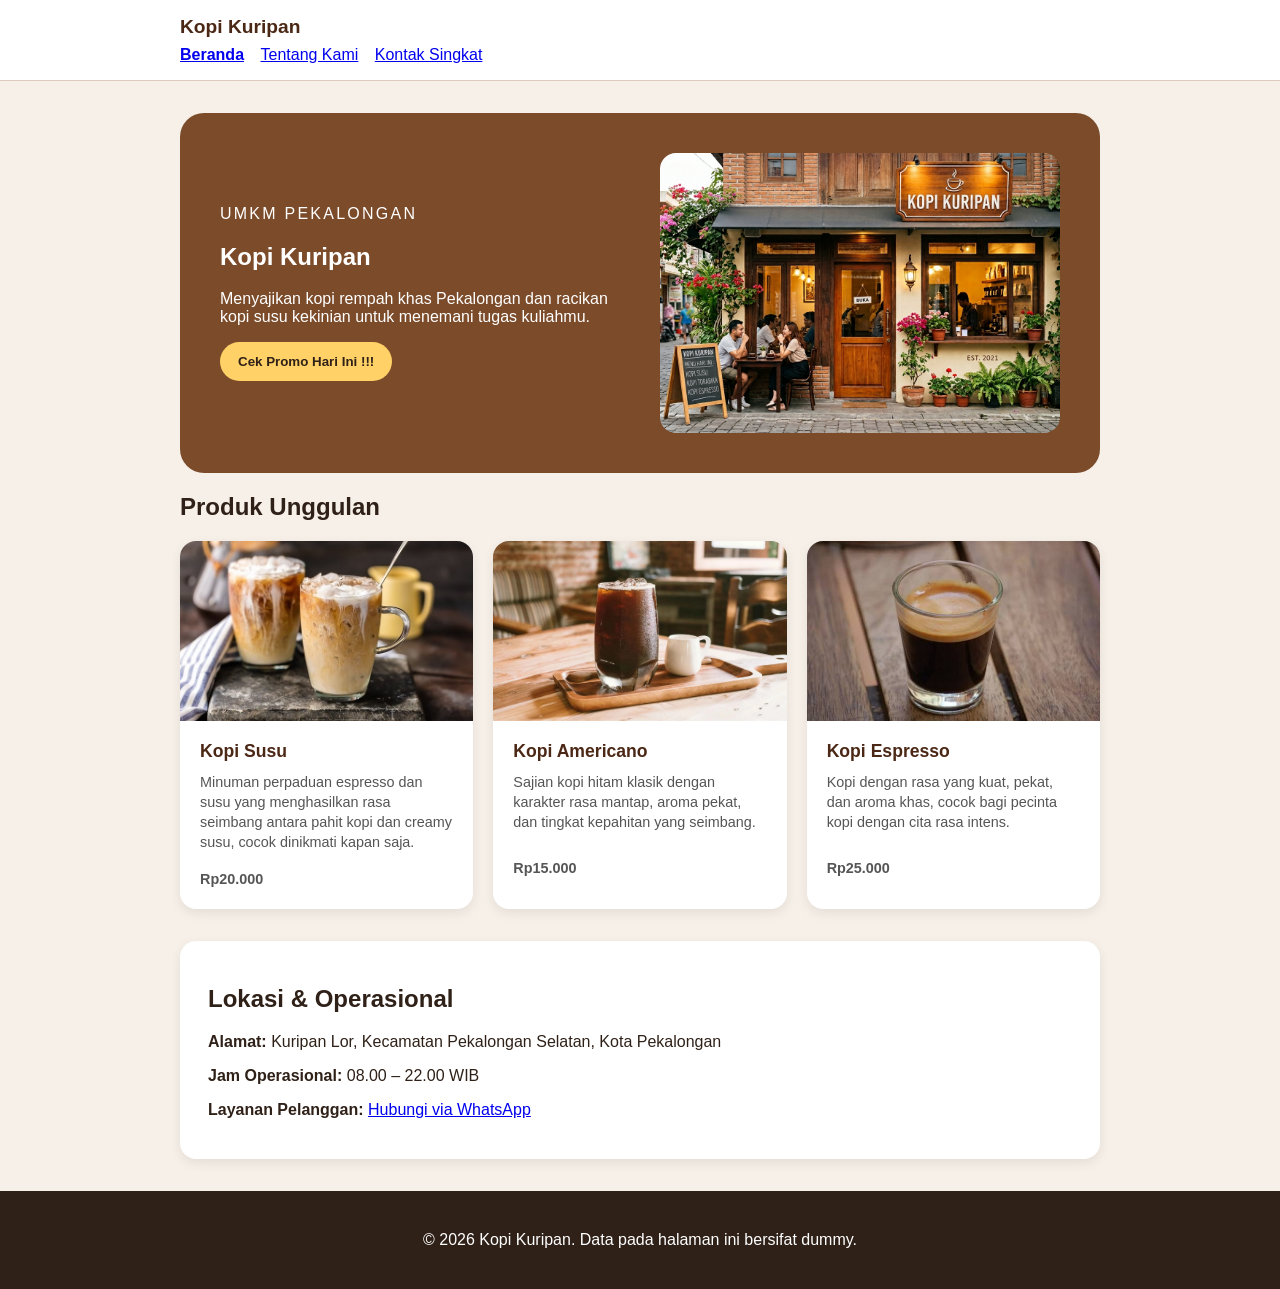
==== index.html @ 79895234 "refactor: merapikan struktur HTML dan mengoptimalkan CSS" ====
<!doctype html>
<html lang="id">
  <head>
    <meta charset="utf-8" />
    <meta name="viewport" content="width=device-width, initial-scale=1" />
    <title>Kopi Kuripan - UMKM Pekalongan</title>
    <link rel="stylesheet" href="css/style.css" />
  </head>
  <body>
    <a class="skip-link" href="#konten">Lewati ke konten utama</a>

    <header class="site-header">
      <nav class="nav" aria-label="Navigasi utama">
        <a class="brand" href="index.html">Kopi Kuripan</a>
        <ul>
          <li><a aria-current="page" href="index.html">Beranda</a></li>
          <li><a href="tentang.html">Tentang Kami</a></li>
          <li><a href="#lokasi-title">Kontak Singkat</a></li>
        </ul>
      </nav>
    </header>

    <main id="konten" class="page">
      <section class="hero" aria-labelledby="hero-title">
        <div class="hero-content">
          <p class="eyebrow">UMKM Pekalongan</p>
          <h1 id="hero-title">Kopi Kuripan</h1>
          <p>
            Menyajikan kopi rempah khas Pekalongan dan racikan kopi susu
            kekinian untuk menemani tugas kuliahmu.
          </p>
          <button id="promoButton" type="button">
            Cek Promo Hari Ini !!!
          </button>
        </div>
        <img src="assets/images/cafe-kuripan.jpg" alt="Kedai Kopi Kuripan Pekalongan" />
      </section>

      <section aria-labelledby="produk-title">
        <h2 id="produk-title">Produk Unggulan</h2>

        <div class="product-list">
          <article class="product-card">
            <img src="assets/images/kopi-susu.jpeg" alt="Kopi Susu" />
            <div class="product-content">
              <h3>Kopi Susu</h3>
              <p>
                Minuman perpaduan espresso dan susu yang menghasilkan rasa
                seimbang antara pahit kopi dan creamy susu, cocok dinikmati
                kapan saja.
              </p>
              <p class="price">Rp20.000</p>
            </div>
          </article>

          <article class="product-card">
            <img src="assets/images/kopi-americano.jpeg" alt="Kopi Americano" />
            <div class="product-content">
              <h3>Kopi Americano</h3>
              <p>
                Sajian kopi hitam klasik dengan karakter rasa mantap, aroma pekat, dan tingkat kepahitan yang seimbang.
              </p>
              <p class="price">Rp15.000</p>
            </div>
          </article>

          <article class="product-card">
            <img src="assets/images/kopi-espresso.jpeg" alt="Kopi Espresso" />
            <div class="product-content">
              <h3>Kopi Espresso</h3>
              <p>
                Kopi dengan rasa yang kuat, pekat, dan aroma khas, cocok bagi
                pecinta kopi dengan cita rasa intens.
              </p>
              <p class="price">Rp25.000</p>
            </div>
          </article>
        </div>
      </section>

      <section class="info-section" aria-labelledby="lokasi-title">
        <h2 id="lokasi-title">Lokasi & Operasional</h2>

        <div class="info-content">
          <p><strong>Alamat:</strong> Kuripan Lor, Kecamatan Pekalongan Selatan, Kota Pekalongan</p>
          <p><strong>Jam Operasional:</strong> 08.00 – 22.00 WIB</p>
          <p>
            <strong>Layanan Pelanggan:</strong>
            <a href="https://wa.me/6282225196199" target="_blank" rel="noopener">Hubungi via WhatsApp</a>
          </p>
        </div>
      </section>
    </main>

    <footer class="site-footer">
      <p>&copy; 2026 Kopi Kuripan. Data pada halaman ini bersifat dummy.</p>
    </footer>

    <script src="js/script.js"></script>
  </body>
</html>
---- css/style.css ----
body {
  margin: 0;
  color: #2f2118;
  background: #f6f0e8;
  font-family: Arial, sans-serif;
}

.navbar {
  display: flex;
  justify-content: space-between;
  align-items: center;
  padding: 1rem 2rem;
  background-color: #f6f0e8; /* Warna latar krem */
  border-bottom: 1px solid #e0d8cd;
}

.brand {
  font-weight: bold;
  font-size: 1.2rem;
  color: #2f2118;
}

.nav-links {
  display: flex;
  gap: 1.5rem;
  list-style: none;
  margin: 0;
  padding: 0;
}

.nav-links a {
  text-decoration: underline;
  color: #2f2118;
  font-weight: bold;
}

.nav-links a:hover {
  color: #6f3b1f;
}

.page {
  max-width: 920px;
  margin: 0 auto;
  padding: 32px 20px;
}

.hero {
  display: flex;
  align-items: center;           
  justify-content: space-between;
  gap: 32px;                     
  padding: 40px;
  color: white;
  background: #7b4b2a;           
  border-radius: 24px;
}

.hero-content {
  flex: 1;
}

.hero img {
  width: 100%;
  max-width: 400px;             
  height: 280px;                 
  object-fit: cover;            
  border-radius: 16px;      
}

.eyebrow {
  margin: 0 0 8px;
  letter-spacing: 0.14em;
  text-transform: uppercase;
}

.product-list {
  display: grid;
  grid-template-columns: repeat(3, 1fr); 
  gap: 20px;                             
  margin-top: 20px;
}

.product-card {
  background: #ffffff;                  
  border-radius: 16px;                  
  box-shadow: 0 4px 12px rgba(0, 0, 0, 0.08);
  overflow: hidden;                     
  display: flex;
  flex-direction: column;
}

.product-card img {
  width: 100%;
  height: 180px;                         
  object-fit: cover;                   
}

.product-content {
  padding: 20px;
  display: flex;
  flex-direction: column;
  flex-grow: 1;
}

.product-card h3 {
  margin: 0 0 10px 0;
  color: #4b2715;
  font-size: 1.1rem;
}

.product-card p {
  margin: 0 0 16px 0;
  color: #555555;
  font-size: 0.9rem;
  line-height: 1.4;
  flex-grow: 1;
}

.price {
  font-weight: 800;
  color: #2f2118;
  margin: 0 !important;
}

button {
  padding: 12px 18px;
  color: #2f2118;
  font-weight: 700;
  cursor: pointer;
  background: #ffd166;
  border: 0;
  border-radius: 999px;
}

.skip-link {
  position: absolute;
  left: -9999px;
  padding: 8px 12px;
  color: white;
  background: #2f2118;
}

.skip-link:focus {
  top: 8px;
  left: 8px;
}

.site-header {
  padding: 16px 20px;
  background: white;
  border-bottom: 1px solid #dccbbc;
}

.nav {
  max-width: 920px;
  margin: 0 auto;
}

.brand {
  display: inline-block;
  margin-bottom: 8px;
  color: #4b2715;
  font-weight: 800;
  text-decoration: none;
}

.nav ul {
  padding: 0;
  margin: 0;
  list-style: none;
}

.nav li {
  display: inline-block;
  margin-right: 12px;
}

.nav a[aria-current="page"] {
  font-weight: 800;
}

a:focus-visible,
button:focus-visible {
  outline: 3px solid #2563eb;
  outline-offset: 3px;
}

.site-footer {
  padding: 24px 20px;
  color: white;
  text-align: center;
  background: #2f2118;
}

.about-hero,
.values-section {
  text-align: center;
}

.values-list {
  list-style-position: inside;
  padding-left: 0;
}

.about-image-wrapper {
  max-width: 500px;             
  width: 100%;
  margin: 0 auto 32px auto;   
  border-radius: 16px;         
  overflow: hidden;
  box-shadow: 0 4px 12px rgba(0, 0, 0, 0.08);
}

.about-image-wrapper img {
  width: 100%;
  height: 280px;               
  object-fit: cover;           
  display: block;
}

.info-section {
  background: #ffffff;          
  padding: 24px 28px;           
  border-radius: 16px;          
  box-shadow: 0 4px 12px rgba(0, 0, 0, 0.08); 
  margin-top: 32px;            
}

html {
  scroll-behavior: smooth;
}
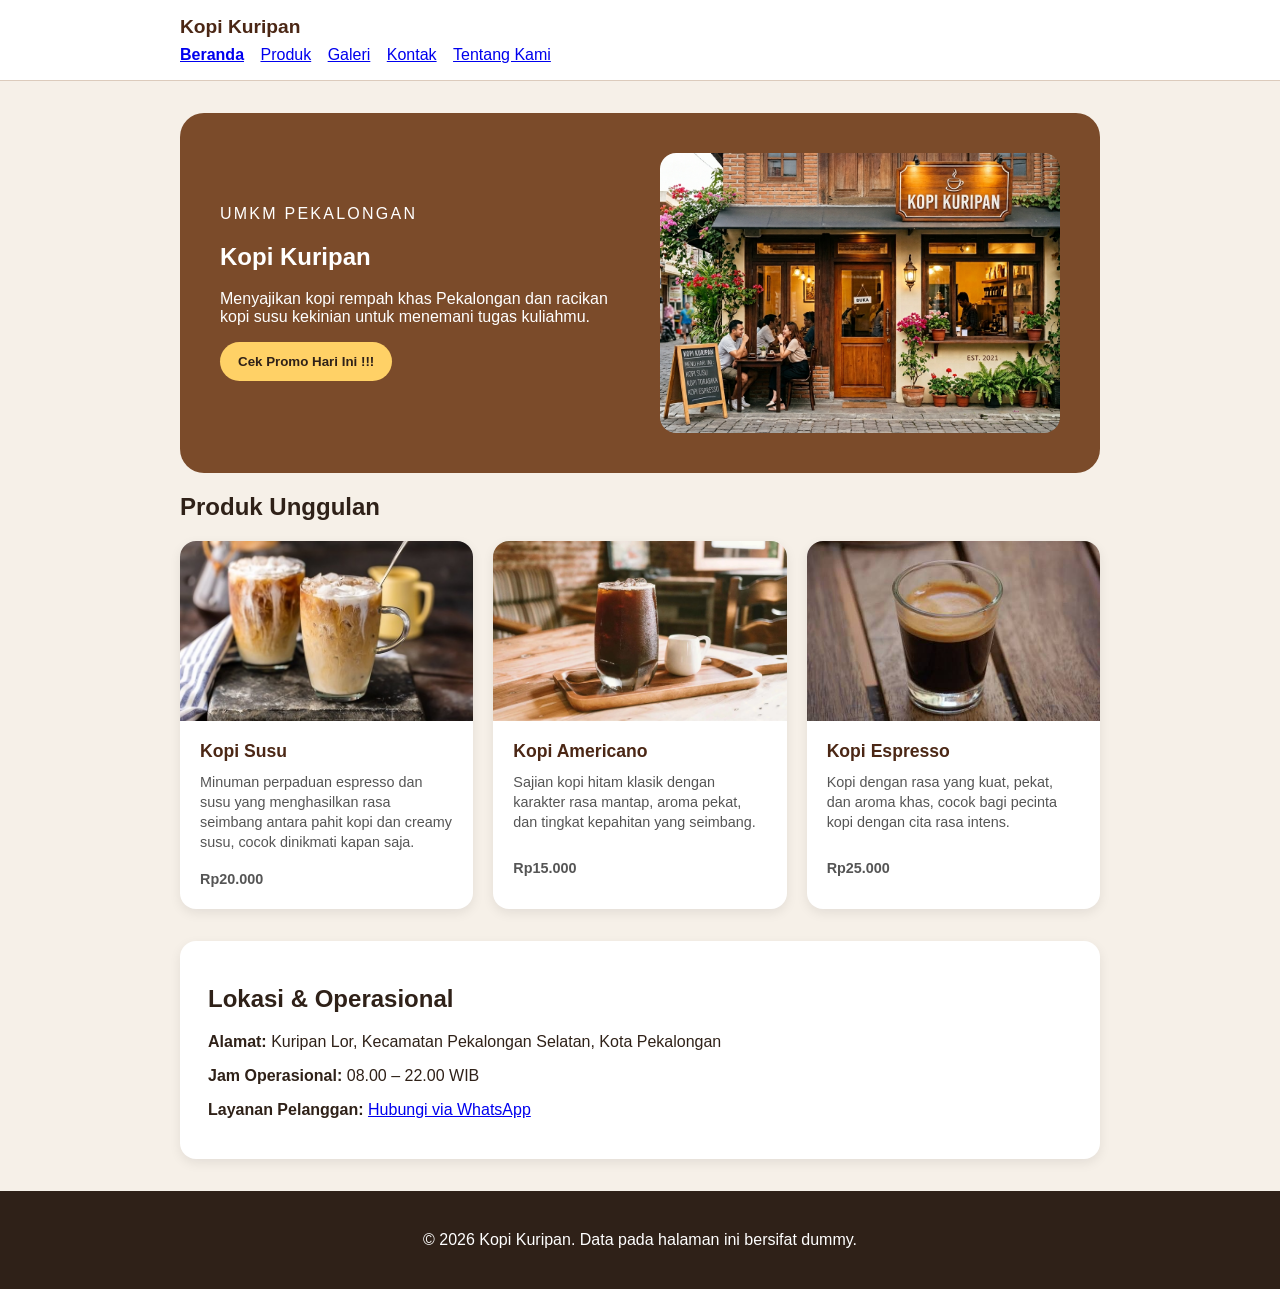
==== commit eab0c66e: "feat: tambah media dan tabel katalog" ====
--- a/index.html
+++ b/index.html
@@ -13,9 +13,13 @@
       <nav class="nav" aria-label="Navigasi utama">
         <a class="brand" href="index.html">Kopi Kuripan</a>
         <ul>
-          <li><a aria-current="page" href="index.html">Beranda</a></li>
-          <li><a href="tentang.html">Tentang Kami</a></li>
-          <li><a href="#lokasi-title">Kontak Singkat</a></li>
+          <ul>
+            <li><a aria-current="page" href="index.html">Beranda</a></li>
+            <li><a href="produk.html">Produk</a></li>
+            <li><a href="galeri.html">Galeri</a></li>
+            <li><a href="index.html#lokasi-title">Kontak</a></li>
+            <li><a href="tentang.html">Tentang Kami</a></li>
+          </ul>
         </ul>
       </nav>
     </header>
--- a/css/style.css
+++ b/css/style.css
@@ -10,7 +10,7 @@
   justify-content: space-between;
   align-items: center;
   padding: 1rem 2rem;
-  background-color: #f6f0e8; /* Warna latar krem */
+  background-color: #f6f0e8;
   border-bottom: 1px solid #e0d8cd;
 }
 
@@ -228,4 +228,11 @@
 
 html {
   scroll-behavior: smooth;
-}+}
+
+img { max-width: 100%; height: auto; }
+figure { margin: 0 0 24px; }
+figcaption { margin-top: 8px; color: #6b5b52; }
+table { width: 100%; border-collapse: collapse; }
+caption { margin-bottom: 8px; font-weight: 700; text-align: left; }
+th, td { padding: 10px; text-align: left; border: 1px solid #dccbbc; }
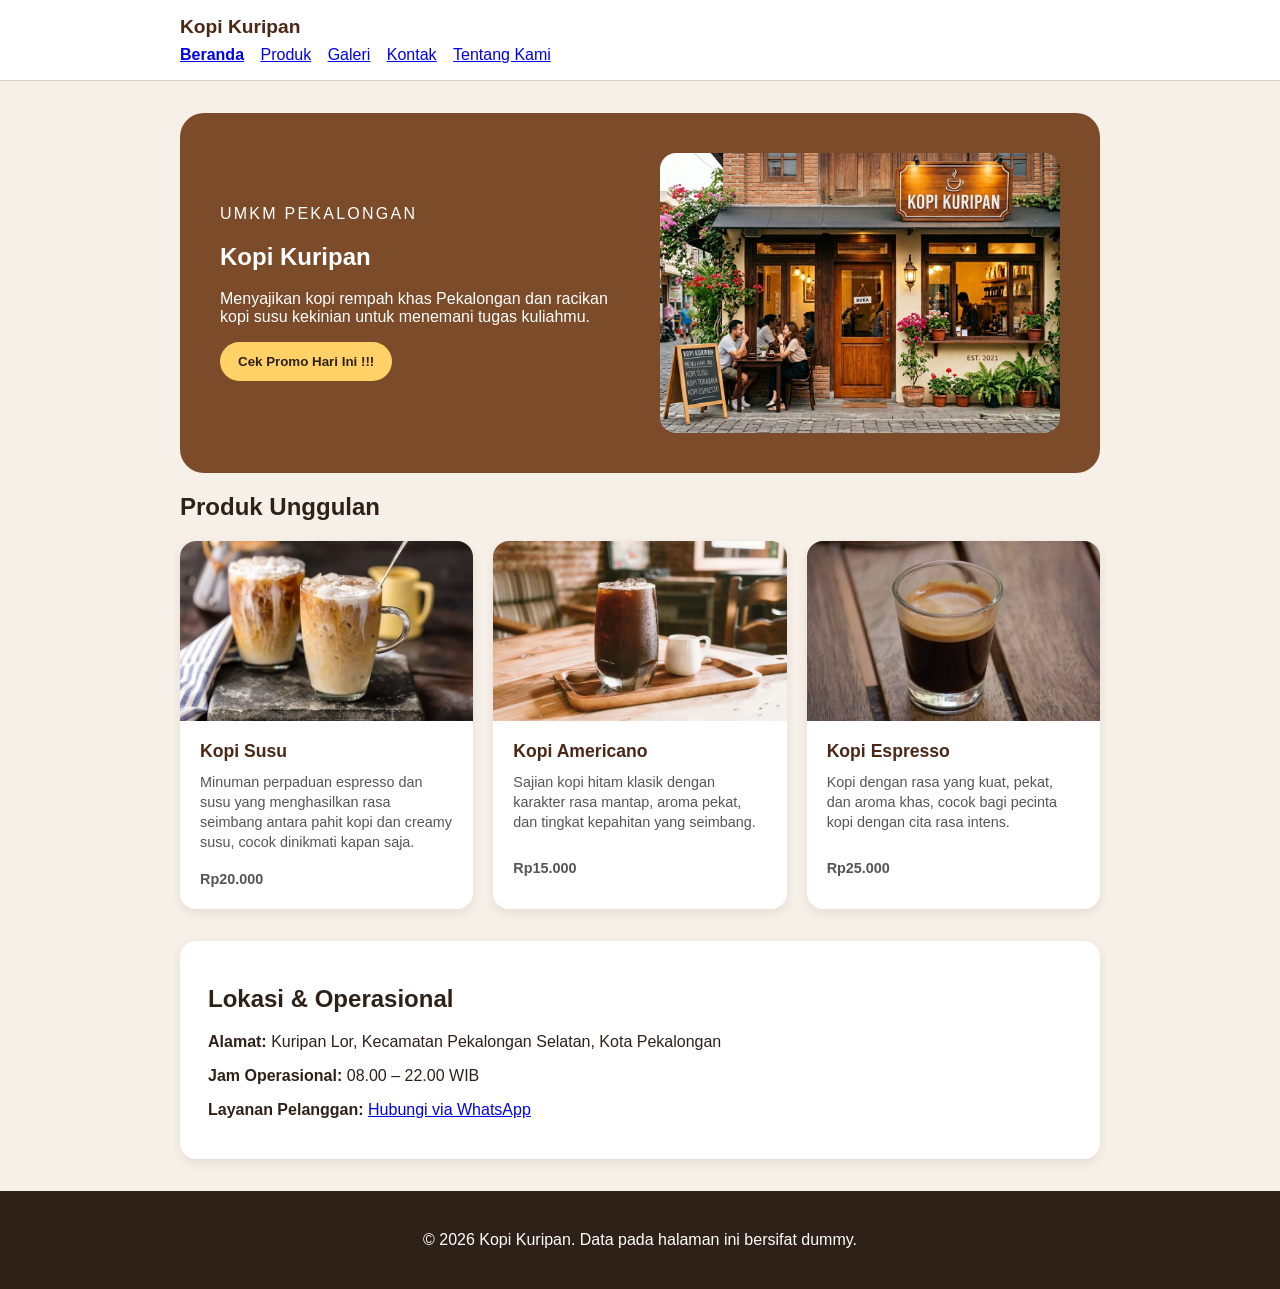
==== commit 04846e7b: "Selesai merapikan layout form kontak dan fitur preview" ====
--- a/index.html
+++ b/index.html
@@ -12,15 +12,13 @@
     <header class="site-header">
       <nav class="nav" aria-label="Navigasi utama">
         <a class="brand" href="index.html">Kopi Kuripan</a>
-        <ul>
           <ul>
             <li><a aria-current="page" href="index.html">Beranda</a></li>
             <li><a href="produk.html">Produk</a></li>
             <li><a href="galeri.html">Galeri</a></li>
-            <li><a href="index.html#lokasi-title">Kontak</a></li>
+            <li><a href="kontak.html">Kontak</a></li>
             <li><a href="tentang.html">Tentang Kami</a></li>
           </ul>
-        </ul>
       </nav>
     </header>
 
--- a/css/style.css
+++ b/css/style.css
@@ -235,4 +235,167 @@
 figcaption { margin-top: 8px; color: #6b5b52; }
 table { width: 100%; border-collapse: collapse; }
 caption { margin-bottom: 8px; font-weight: 700; text-align: left; }
-th, td { padding: 10px; text-align: left; border: 1px solid #dccbbc; }+th, td { padding: 10px; text-align: left; border: 1px solid #dccbbc; }
+
+.gallery-list {
+  display: grid;
+  grid-template-columns: repeat(auto-fit, minmax(280px, 1fr));
+  gap: 20px;
+  margin-top: 20px;
+  margin-bottom: 32px;
+}
+
+.media-card {
+  background: #ffffff;
+  border-radius: 16px;
+  box-shadow: 0 4px 12px rgba(0, 0, 0, 0.08);
+  overflow: hidden;
+  display: flex;
+  flex-direction: column;
+  margin: 0;
+}
+
+.media-card img {
+  width: 100%;
+  height: 220px;
+  object-fit: cover;
+  display: block;
+}
+
+.media-card figcaption {
+  padding: 16px;
+  color: #555555;
+  font-size: 0.9rem;
+  line-height: 1.4;
+}
+
+#preview-form {
+  background: #ffffff;
+  padding: 20px;
+  border-radius: 12px;
+  border: 1px solid #dccbbc;
+  box-shadow: 0 4px 12px rgba(0, 0, 0, 0.08);
+  white-space: pre-wrap;
+  font-family: inherit;
+  color: #2f2118;
+  margin-top: 10px;
+}
+
+#form-kontak fieldset {
+  border: 1px solid #dccbbc;
+  border-radius: 8px;
+  padding: 10px 14px 14px 14px;
+  background: #ffffff;
+  display: flex;
+  flex-direction: row;
+  flex-wrap: wrap;
+  gap: 16px;
+  max-width: 600px;
+  margin-top: 12px;
+}
+
+#form-kontak legend {
+  font-weight: 700;
+  padding: 0 6px;
+  color: #2f2118;
+  background: transparent;
+}
+
+#form-kontak fieldset label {
+  font-weight: normal;
+  display: inline-flex;
+  align-items: center;
+  gap: 6px;
+  cursor: pointer;
+  color: #2f2118;
+}
+
+#form-kontak {
+  display: flex;
+  flex-direction: column;
+  gap: 16px;
+  max-width: 600px;
+  margin-top: 16px;
+}
+
+#form-kontak .field {
+  display: flex;
+  flex-direction: column;
+  gap: 6px;
+}
+
+#form-kontak .field label {
+  font-weight: 700;
+  color: #2f2118;
+}
+
+#form-kontak input[type="text"],
+#form-kontak input[type="email"],
+#form-kontak input[type="tel"],
+#form-kontak select,
+#form-kontak textarea {
+  width: 100%;
+  padding: 10px 14px;
+  border: 1px solid #dccbbc;
+  border-radius: 8px;
+  font-family: inherit;
+  font-size: 1rem;
+  background: #ffffff;
+  color: #2f2118;
+  box-sizing: border-box;
+}
+
+#form-kontak fieldset {
+  border: 1px solid #dccbbc;
+  border-radius: 8px;
+  padding: 16px 14px 14px 14px;
+  background: #ffffff;
+  display: flex;
+  flex-direction: row;
+  flex-wrap: wrap;
+  gap: 16px;
+  margin-top: 8px;
+}
+
+#form-kontak legend {
+  font-weight: 700;
+  padding: 0 8px;
+  color: #2f2118;
+  margin-left: 4px;
+}
+
+#form-kontak fieldset label {
+  font-weight: normal;
+  display: inline-flex;
+  align-items: center;
+  gap: 6px;
+  cursor: pointer;
+  color: #2f2118;
+}
+
+#form-kontak button[type="submit"] {
+  align-self: flex-start;
+  padding: 10px 20px;
+  background-color: #f6c96b;
+  border: none;
+  border-radius: 8px;
+  font-weight: 700;
+  cursor: pointer;
+  color: #2f2118;
+}
+
+#form-kontak button[type="submit"]:hover {
+  background-color: #e5b85a;
+}
+
+#preview-form {
+  background: #ffffff;
+  padding: 20px;
+  border-radius: 12px;
+  border: 1px solid #dccbbc;
+  white-space: pre-wrap;
+  font-family: inherit;
+  color: #2f2118;
+  margin-top: 10px;
+  max-width: 600px;
+}
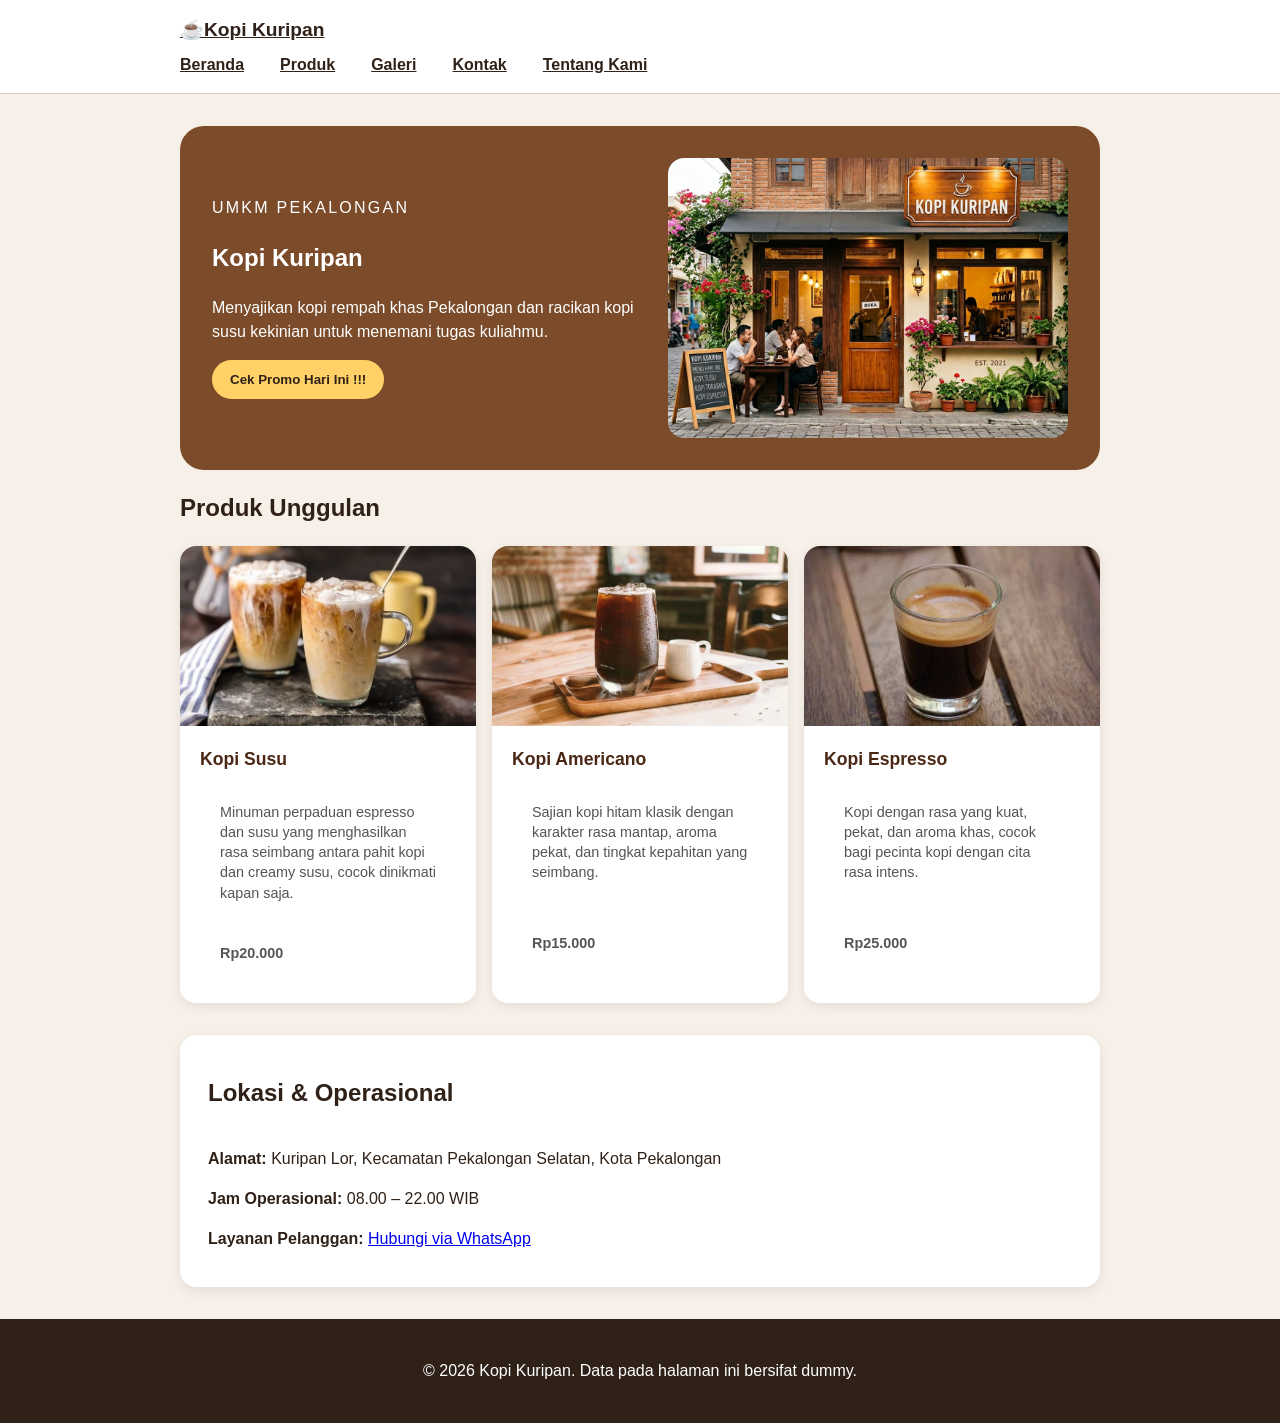
==== commit 5173fc65: "feat: menyelesaikan worksheet P05 Kopi Kuripan" ====
--- a/index.html
+++ b/index.html
@@ -11,7 +11,7 @@
 
     <header class="site-header">
       <nav class="nav" aria-label="Navigasi utama">
-        <a class="brand" href="index.html">Kopi Kuripan</a>
+        <a class="brand" href="index.html">☕Kopi Kuripan</a>
           <ul>
             <li><a aria-current="page" href="index.html">Beranda</a></li>
             <li><a href="produk.html">Produk</a></li>
--- a/css/style.css
+++ b/css/style.css
@@ -1,25 +1,60 @@
+:root {
+  --color-primary: #7b4b2a;
+  --color-primary-strong: #563b28;
+  --color-accent: #ffd166;
+  --color-text: #2f2118;
+  --color-muted: #555555;
+  --color-surface: #ffffff;
+  --color-background: #f6f0e8;
+  --color-border: #dccbbc;
+  --color-focus: #2563eb;
+  --space-1: 8px;
+  --space-2: 16px;
+  --space-3: 20px;
+  --space-4: 32px;
+  --radius-sm: 8px;
+  --radius-md: 16px;
+  --radius-lg: 24px;
+}
+
+html {
+  scroll-behavior: smooth;
+}
+
 body {
   margin: 0;
-  color: #2f2118;
-  background: #f6f0e8;
+  color: var(--color-text);
+  background: var(--color-background);
   font-family: Arial, sans-serif;
-}
-
-.navbar {
-  display: flex;
-  justify-content: space-between;
-  align-items: center;
-  padding: 1rem 2rem;
-  background-color: #f6f0e8;
-  border-bottom: 1px solid #e0d8cd;
+  font-size: 1rem;
+  line-height: 1.5;
+}
+
+img { max-width: 100%; height: auto; }
+figure { margin: 0 0 var(--space-4); }
+figcaption { margin-top: var(--space-1); color: #6b5b52; }
+
+.site-header {
+  padding: var(--space-2) var(--space-3);
+  background: var(--color-surface);
+  border-bottom: 1px solid var(--color-border);
+}
+
+.nav {
+  max-width: 920px;
+  margin: 0 auto;
 }
 
 .brand {
-  font-weight: bold;
+  display: inline-block;
+  margin-bottom: var(--space-1);
+  color: #4b2715;
+  font-weight: 800;
   font-size: 1.2rem;
-  color: #2f2118;
-}
-
+  text-decoration: none;
+}
+
+.nav ul,
 .nav-links {
   display: flex;
   gap: 1.5rem;
@@ -28,31 +63,42 @@
   padding: 0;
 }
 
-.nav-links a {
+.nav li {
+  display: inline-block;
+  margin-right: 12px;
+}
+
+.nav-links a,
+.nav a {
   text-decoration: underline;
-  color: #2f2118;
+  color: var(--color-text);
   font-weight: bold;
 }
 
-.nav-links a:hover {
-  color: #6f3b1f;
+.nav-links a:hover,
+.nav-links a:focus {
+  color: var(--color-primary-strong);
+}
+
+.nav a[aria-current="page"] {
+  font-weight: 800;
 }
 
 .page {
   max-width: 920px;
   margin: 0 auto;
-  padding: 32px 20px;
+  padding: var(--space-4) var(--space-3);
 }
 
 .hero {
   display: flex;
   align-items: center;           
   justify-content: space-between;
-  gap: 32px;                     
-  padding: 40px;
+  gap: var(--space-4);                     
+  padding: var(--space-4);
   color: white;
-  background: #7b4b2a;           
-  border-radius: 24px;
+  background: var(--color-primary);           
+  border-radius: var(--radius-lg);
 }
 
 .hero-content {
@@ -64,39 +110,45 @@
   max-width: 400px;             
   height: 280px;                 
   object-fit: cover;            
-  border-radius: 16px;      
+  border-radius: var(--radius-md);      
 }
 
 .eyebrow {
-  margin: 0 0 8px;
+  margin: 0 0 var(--space-1);
   letter-spacing: 0.14em;
   text-transform: uppercase;
 }
 
-.product-list {
+.product-list,
+.gallery-list {
   display: grid;
   grid-template-columns: repeat(3, 1fr); 
-  gap: 20px;                             
-  margin-top: 20px;
-}
-
-.product-card {
-  background: #ffffff;                  
-  border-radius: 16px;                  
+  gap: var(--space-2);                             
+  margin-top: var(--space-2);
+  margin-bottom: var(--space-4);
+}
+
+.product-card,
+.media-card,
+.info-section {
+  background: var(--color-surface);                  
+  border-radius: var(--radius-md);                  
   box-shadow: 0 4px 12px rgba(0, 0, 0, 0.08);
   overflow: hidden;                     
   display: flex;
   flex-direction: column;
-}
-
-.product-card img {
+  margin: 0;
+}
+
+.product-card img,
+.media-card img {
   width: 100%;
   height: 180px;                         
   object-fit: cover;                   
 }
 
 .product-content {
-  padding: 20px;
+  padding: var(--space-3);
   display: flex;
   flex-direction: column;
   flex-grow: 1;
@@ -108,9 +160,11 @@
   font-size: 1.1rem;
 }
 
-.product-card p {
-  margin: 0 0 16px 0;
-  color: #555555;
+.product-card p,
+.media-card figcaption {
+  padding: var(--space-3);
+  margin: 0;
+  color: var(--color-muted);
   font-size: 0.9rem;
   line-height: 1.4;
   flex-grow: 1;
@@ -118,18 +172,24 @@
 
 .price {
   font-weight: 800;
-  color: #2f2118;
+  color: var(--color-text);
   margin: 0 !important;
 }
 
-button {
+button,
+#form-kontak button[type="submit"] {
   padding: 12px 18px;
-  color: #2f2118;
+  color: var(--color-text);
   font-weight: 700;
   cursor: pointer;
-  background: #ffd166;
+  background: var(--color-accent);
   border: 0;
   border-radius: 999px;
+}
+
+button:hover,
+#form-kontak button[type="submit"]:hover {
+  background-color: #e5b85a;
 }
 
 .skip-link {
@@ -137,7 +197,7 @@
   left: -9999px;
   padding: 8px 12px;
   color: white;
-  background: #2f2118;
+  background: var(--color-text);
 }
 
 .skip-link:focus {
@@ -145,51 +205,20 @@
   left: 8px;
 }
 
-.site-header {
-  padding: 16px 20px;
-  background: white;
-  border-bottom: 1px solid #dccbbc;
-}
-
-.nav {
-  max-width: 920px;
-  margin: 0 auto;
-}
-
-.brand {
-  display: inline-block;
-  margin-bottom: 8px;
-  color: #4b2715;
-  font-weight: 800;
-  text-decoration: none;
-}
-
-.nav ul {
-  padding: 0;
-  margin: 0;
-  list-style: none;
-}
-
-.nav li {
-  display: inline-block;
-  margin-right: 12px;
-}
-
-.nav a[aria-current="page"] {
-  font-weight: 800;
-}
-
 a:focus-visible,
-button:focus-visible {
-  outline: 3px solid #2563eb;
+button:focus-visible,
+input:focus-visible,
+select:focus-visible,
+textarea:focus-visible {
+  outline: 3px solid var(--color-focus);
   outline-offset: 3px;
 }
 
 .site-footer {
-  padding: 24px 20px;
+  padding: 24px var(--space-3);
   color: white;
   text-align: center;
-  background: #2f2118;
+  background: var(--color-text);
 }
 
 .about-hero,
@@ -205,8 +234,8 @@
 .about-image-wrapper {
   max-width: 500px;             
   width: 100%;
-  margin: 0 auto 32px auto;   
-  border-radius: 16px;         
+  margin: 0 auto var(--space-4) auto;   
+  border-radius: var(--radius-md);         
   overflow: hidden;
   box-shadow: 0 4px 12px rgba(0, 0, 0, 0.08);
 }
@@ -219,86 +248,65 @@
 }
 
 .info-section {
-  background: #ffffff;          
-  padding: 24px 28px;           
-  border-radius: 16px;          
-  box-shadow: 0 4px 12px rgba(0, 0, 0, 0.08); 
-  margin-top: 32px;            
-}
-
-html {
-  scroll-behavior: smooth;
-}
-
-img { max-width: 100%; height: auto; }
-figure { margin: 0 0 24px; }
-figcaption { margin-top: 8px; color: #6b5b52; }
+  padding: var(--space-3) 28px;           
+  margin-top: var(--space-4);            
+}
+
 table { width: 100%; border-collapse: collapse; }
-caption { margin-bottom: 8px; font-weight: 700; text-align: left; }
-th, td { padding: 10px; text-align: left; border: 1px solid #dccbbc; }
-
-.gallery-list {
-  display: grid;
-  grid-template-columns: repeat(auto-fit, minmax(280px, 1fr));
-  gap: 20px;
-  margin-top: 20px;
-  margin-bottom: 32px;
-}
-
-.media-card {
-  background: #ffffff;
-  border-radius: 16px;
-  box-shadow: 0 4px 12px rgba(0, 0, 0, 0.08);
-  overflow: hidden;
+caption { margin-bottom: var(--space-1); font-weight: 700; text-align: left; }
+th, td { padding: 10px; text-align: left; border: 1px solid var(--color-border); }
+
+#form-kontak {
   display: flex;
   flex-direction: column;
-  margin: 0;
-}
-
-.media-card img {
-  width: 100%;
-  height: 220px;
-  object-fit: cover;
-  display: block;
-}
-
-.media-card figcaption {
-  padding: 16px;
-  color: #555555;
-  font-size: 0.9rem;
-  line-height: 1.4;
-}
-
-#preview-form {
-  background: #ffffff;
-  padding: 20px;
-  border-radius: 12px;
-  border: 1px solid #dccbbc;
-  box-shadow: 0 4px 12px rgba(0, 0, 0, 0.08);
-  white-space: pre-wrap;
+  gap: var(--space-2);
+  max-width: 600px;
+  margin-top: var(--space-2);
+}
+
+#form-kontak .field {
+  display: flex;
+  flex-direction: column;
+  gap: 6px;
+}
+
+#form-kontak .field label {
+  font-weight: 700;
+  color: var(--color-text);
+}
+
+#form-kontak input[type="text"],
+#form-kontak input[type="email"],
+#form-kontak input[type="tel"],
+#form-kontak select,
+#form-kontak textarea {
+  width: 100%;
+  padding: 10px 14px;
+  border: 1px solid var(--color-border);
+  border-radius: var(--radius-sm);
   font-family: inherit;
-  color: #2f2118;
-  margin-top: 10px;
+  font-size: 1rem;
+  background: var(--color-surface);
+  color: var(--color-text);
 }
 
 #form-kontak fieldset {
-  border: 1px solid #dccbbc;
-  border-radius: 8px;
-  padding: 10px 14px 14px 14px;
-  background: #ffffff;
+  border: 1px solid var(--color-border);
+  border-radius: var(--radius-sm);
+  padding: var(--space-2) 14px 14px 14px;
+  background: var(--color-surface);
   display: flex;
   flex-direction: row;
   flex-wrap: wrap;
-  gap: 16px;
-  max-width: 600px;
-  margin-top: 12px;
+  gap: var(--space-2);
+  margin-top: var(--space-1);
 }
 
 #form-kontak legend {
   font-weight: 700;
-  padding: 0 6px;
-  color: #2f2118;
-  background: transparent;
+  padding: 0 8px;
+  color: var(--color-text);
+  margin-left: 4px;
 }
 
 #form-kontak fieldset label {
@@ -307,95 +315,18 @@
   align-items: center;
   gap: 6px;
   cursor: pointer;
-  color: #2f2118;
-}
-
-#form-kontak {
-  display: flex;
-  flex-direction: column;
-  gap: 16px;
-  max-width: 600px;
-  margin-top: 16px;
-}
-
-#form-kontak .field {
-  display: flex;
-  flex-direction: column;
-  gap: 6px;
-}
-
-#form-kontak .field label {
-  font-weight: 700;
-  color: #2f2118;
-}
-
-#form-kontak input[type="text"],
-#form-kontak input[type="email"],
-#form-kontak input[type="tel"],
-#form-kontak select,
-#form-kontak textarea {
-  width: 100%;
-  padding: 10px 14px;
-  border: 1px solid #dccbbc;
-  border-radius: 8px;
-  font-family: inherit;
-  font-size: 1rem;
-  background: #ffffff;
-  color: #2f2118;
-  box-sizing: border-box;
-}
-
-#form-kontak fieldset {
-  border: 1px solid #dccbbc;
-  border-radius: 8px;
-  padding: 16px 14px 14px 14px;
-  background: #ffffff;
-  display: flex;
-  flex-direction: row;
-  flex-wrap: wrap;
-  gap: 16px;
-  margin-top: 8px;
-}
-
-#form-kontak legend {
-  font-weight: 700;
-  padding: 0 8px;
-  color: #2f2118;
-  margin-left: 4px;
-}
-
-#form-kontak fieldset label {
-  font-weight: normal;
-  display: inline-flex;
-  align-items: center;
-  gap: 6px;
-  cursor: pointer;
-  color: #2f2118;
-}
-
-#form-kontak button[type="submit"] {
-  align-self: flex-start;
-  padding: 10px 20px;
-  background-color: #f6c96b;
-  border: none;
-  border-radius: 8px;
-  font-weight: 700;
-  cursor: pointer;
-  color: #2f2118;
-}
-
-#form-kontak button[type="submit"]:hover {
-  background-color: #e5b85a;
+  color: var(--color-text);
 }
 
 #preview-form {
-  background: #ffffff;
-  padding: 20px;
+  background: var(--color-surface);
+  padding: var(--space-3);
   border-radius: 12px;
-  border: 1px solid #dccbbc;
+  border: 1px solid var(--color-border);
   white-space: pre-wrap;
   font-family: inherit;
-  color: #2f2118;
+  color: var(--color-text);
   margin-top: 10px;
   max-width: 600px;
+  box-shadow: 0 4px 12px rgba(0, 0, 0, 0.08);
 }
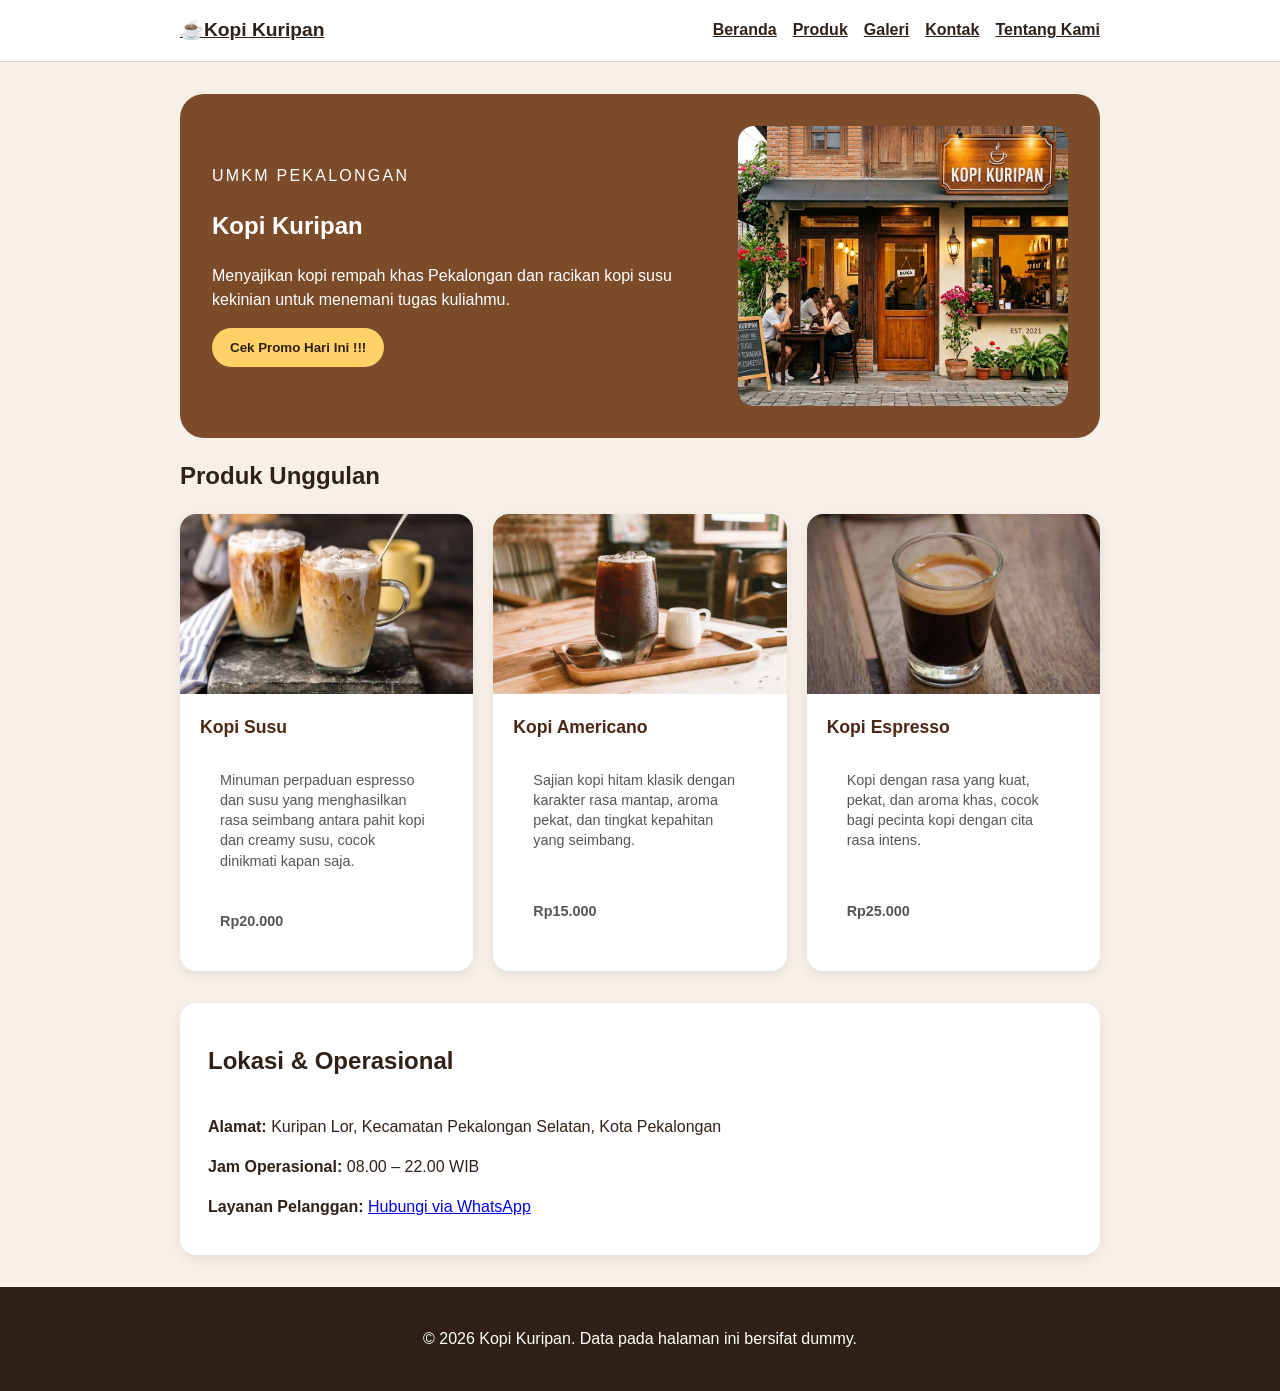
==== commit 10989d53: "Selesai layout Grid dan Flexbox P06 Kopi Kuripan" ====
--- a/index.html
+++ b/index.html
@@ -35,13 +35,13 @@
             Cek Promo Hari Ini !!!
           </button>
         </div>
-        <img src="assets/images/cafe-kuripan.jpg" alt="Kedai Kopi Kuripan Pekalongan" />
+        <img class="hero-image" src="assets/images/cafe-kuripan.jpg" alt="Kedai Kopi Kuripan Pekalongan" />
       </section>
 
       <section aria-labelledby="produk-title">
         <h2 id="produk-title">Produk Unggulan</h2>
 
-        <div class="product-list">
+        <div class="product-grid">
           <article class="product-card">
             <img src="assets/images/kopi-susu.jpeg" alt="Kopi Susu" />
             <div class="product-content">
--- a/css/style.css
+++ b/css/style.css
@@ -329,4 +329,66 @@
   margin-top: 10px;
   max-width: 600px;
   box-shadow: 0 4px 12px rgba(0, 0, 0, 0.08);
+}
+
+.nav {
+  display: flex;
+  gap: var(--space-3);
+  align-items: center;
+  justify-content: space-between;
+}
+.brand { 
+  margin-bottom: 0; 
+}
+.nav ul { 
+  display: flex; 
+  gap: var(--space-2); 
+  flex-wrap: wrap; 
+}
+.nav li { 
+  margin: 0; 
+}
+
+.hero {
+  display: grid;
+  grid-template-columns: 1.2fr 0.8fr;
+  gap: var(--space-4);
+  align-items: center;
+}
+.hero-image { 
+  width: 100%; 
+  border-radius: var(--radius-md); 
+}
+
+.product-grid,
+.gallery-grid {
+  display: grid;
+  grid-template-columns: repeat(3, minmax(0, 1fr));
+  gap: var(--space-3);
+}
+.gallery-grid { 
+  grid-template-columns: repeat(2, minmax(0, 1fr)); 
+}
+
+.product-card { 
+  display: flex; 
+  flex-direction: column; 
+}
+.product-badge {
+  align-self: flex-start;
+  padding: 0.25rem var(--space-2);
+  color: var(--color-primary-strong);
+  font-size: 0.875rem;
+  font-weight: 800;
+  background: #fef3c7;
+  border-radius: 999px;
+  margin-bottom: var(--space-1);
+}
+
+.card-actions {
+  display: flex;
+  gap: var(--space-2);
+  align-items: center;
+  flex-wrap: wrap;
+  margin-top: auto;
 }
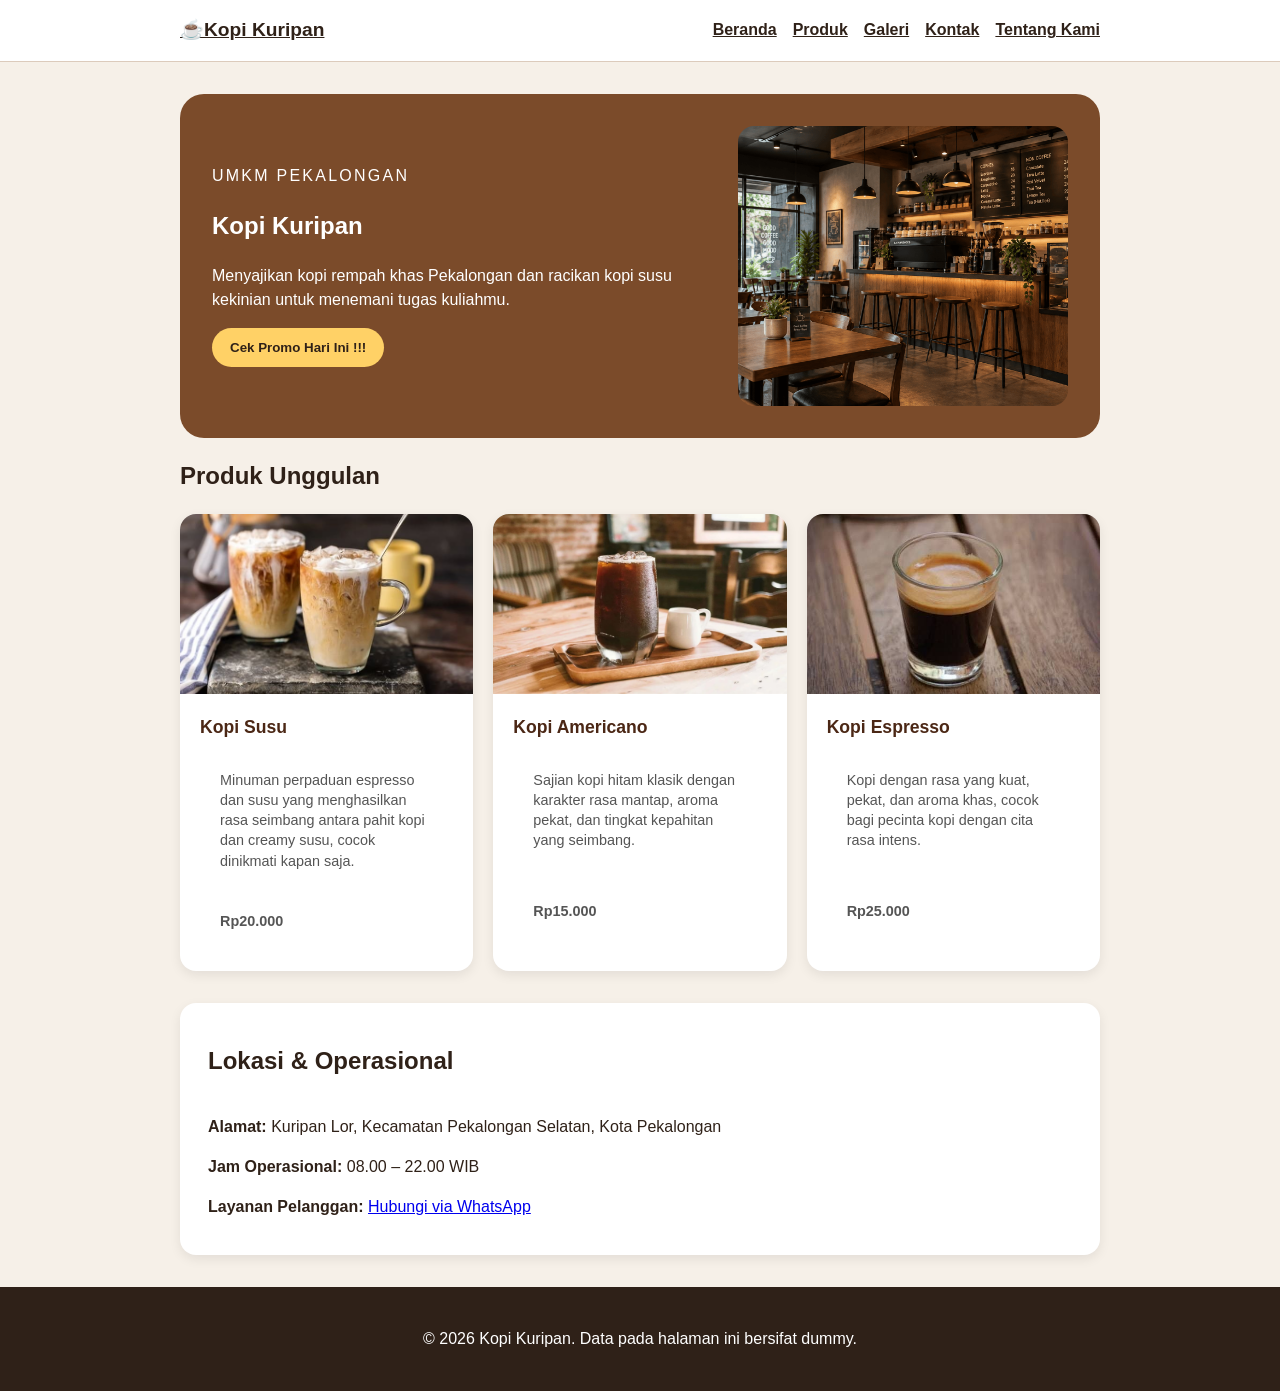
==== commit 7408de17: "feat: terapkan responsive mobile-first" ====
--- a/index.html
+++ b/index.html
@@ -35,7 +35,7 @@
             Cek Promo Hari Ini !!!
           </button>
         </div>
-        <img class="hero-image" src="assets/images/cafe-kuripan.jpg" alt="Kedai Kopi Kuripan Pekalongan" />
+        <img src="assets/images/tentang-kopi.png" alt="Interior Kedai Kopi Kuripan Pekalongan" width="640" height="360" loading="lazy" />
       </section>
 
       <section aria-labelledby="produk-title">
@@ -43,7 +43,7 @@
 
         <div class="product-grid">
           <article class="product-card">
-            <img src="assets/images/kopi-susu.jpeg" alt="Kopi Susu" />
+            <img src="assets/images/kopi-susu.jpeg" alt="Kopi Susu" width="640" height="360" loading="lazy" />
             <div class="product-content">
               <h3>Kopi Susu</h3>
               <p>
@@ -56,7 +56,7 @@
           </article>
 
           <article class="product-card">
-            <img src="assets/images/kopi-americano.jpeg" alt="Kopi Americano" />
+            <img src="assets/images/kopi-americano.jpeg" alt="Kopi Americano" width="640" height="360" loading="lazy" />
             <div class="product-content">
               <h3>Kopi Americano</h3>
               <p>
@@ -67,7 +67,7 @@
           </article>
 
           <article class="product-card">
-            <img src="assets/images/kopi-espresso.jpeg" alt="Kopi Espresso" />
+            <img src="assets/images/kopi-espresso.jpeg" alt="Kopi Espresso" width="640" height="360" loading="lazy" />
             <div class="product-content">
               <h3>Kopi Espresso</h3>
               <p>
--- a/css/style.css
+++ b/css/style.css
@@ -30,7 +30,11 @@
   line-height: 1.5;
 }
 
-img { max-width: 100%; height: auto; }
+img { 
+  max-width: 100%; 
+  height: auto; 
+}
+
 figure { margin: 0 0 var(--space-4); }
 figcaption { margin-top: var(--space-1); color: #6b5b52; }
 
@@ -43,11 +47,15 @@
 .nav {
   max-width: 920px;
   margin: 0 auto;
+  display: flex;
+  gap: var(--space-3);
+  align-items: center;
+  justify-content: space-between;
 }
 
 .brand {
   display: inline-block;
-  margin-bottom: var(--space-1);
+  margin-bottom: 0;
   color: #4b2715;
   font-weight: 800;
   font-size: 1.2rem;
@@ -57,15 +65,15 @@
 .nav ul,
 .nav-links {
   display: flex;
-  gap: 1.5rem;
+  gap: var(--space-2);
   list-style: none;
   margin: 0;
   padding: 0;
+  flex-wrap: wrap;
 }
 
 .nav li {
-  display: inline-block;
-  margin-right: 12px;
+  margin: 0;
 }
 
 .nav-links a,
@@ -91,10 +99,10 @@
 }
 
 .hero {
-  display: flex;
-  align-items: center;           
-  justify-content: space-between;
-  gap: var(--space-4);                     
+  display: grid;
+  grid-template-columns: 1fr;
+  gap: var(--space-4);
+  align-items: center;
   padding: var(--space-4);
   color: white;
   background: var(--color-primary);           
@@ -105,7 +113,8 @@
   flex: 1;
 }
 
-.hero img {
+.hero img,
+.hero-image {
   width: 100%;
   max-width: 400px;             
   height: 280px;                 
@@ -119,11 +128,11 @@
   text-transform: uppercase;
 }
 
-.product-list,
-.gallery-list {
+.product-grid,
+.gallery-grid {
   display: grid;
-  grid-template-columns: repeat(3, 1fr); 
-  gap: var(--space-2);                             
+  grid-template-columns: 1fr; 
+  gap: var(--space-3);                             
   margin-top: var(--space-2);
   margin-bottom: var(--space-4);
 }
@@ -176,6 +185,25 @@
   margin: 0 !important;
 }
 
+.product-badge {
+  align-self: flex-start;
+  padding: 0.25rem var(--space-2);
+  color: var(--color-primary-strong);
+  font-size: 0.875rem;
+  font-weight: 800;
+  background: #fef3c7;
+  border-radius: 999px;
+  margin-bottom: var(--space-1);
+}
+
+.card-actions {
+  display: flex;
+  gap: var(--space-2);
+  align-items: center;
+  flex-wrap: wrap;
+  margin-top: auto;
+}
+
 button,
 #form-kontak button[type="submit"] {
   padding: 12px 18px;
@@ -255,6 +283,18 @@
 table { width: 100%; border-collapse: collapse; }
 caption { margin-bottom: var(--space-1); font-weight: 700; text-align: left; }
 th, td { padding: 10px; text-align: left; border: 1px solid var(--color-border); }
+
+.table-scroll {
+  max-width: 100%;
+  overflow-x: auto;
+}
+.table-scroll:focus-visible {
+  outline: 3px solid var(--color-focus);
+  outline-offset: 3px;
+}
+.table-scroll table {
+  min-width: 40rem;
+}
 
 #form-kontak {
   display: flex;
@@ -331,64 +371,34 @@
   box-shadow: 0 4px 12px rgba(0, 0, 0, 0.08);
 }
 
-.nav {
-  display: flex;
-  gap: var(--space-3);
-  align-items: center;
-  justify-content: space-between;
-}
-.brand { 
-  margin-bottom: 0; 
-}
-.nav ul { 
-  display: flex; 
-  gap: var(--space-2); 
-  flex-wrap: wrap; 
-}
-.nav li { 
-  margin: 0; 
-}
-
-.hero {
-  display: grid;
-  grid-template-columns: 1.2fr 0.8fr;
-  gap: var(--space-4);
-  align-items: center;
-}
-.hero-image { 
-  width: 100%; 
-  border-radius: var(--radius-md); 
-}
-
-.product-grid,
-.gallery-grid {
-  display: grid;
-  grid-template-columns: repeat(3, minmax(0, 1fr));
-  gap: var(--space-3);
-}
-.gallery-grid { 
-  grid-template-columns: repeat(2, minmax(0, 1fr)); 
-}
-
-.product-card { 
-  display: flex; 
-  flex-direction: column; 
-}
-.product-badge {
-  align-self: flex-start;
-  padding: 0.25rem var(--space-2);
-  color: var(--color-primary-strong);
-  font-size: 0.875rem;
-  font-weight: 800;
-  background: #fef3c7;
-  border-radius: 999px;
-  margin-bottom: var(--space-1);
-}
-
-.card-actions {
-  display: flex;
-  gap: var(--space-2);
-  align-items: center;
-  flex-wrap: wrap;
-  margin-top: auto;
+@media (min-width: 42rem) {
+  .nav ul {
+    flex-direction: row;
+  }
+  .gallery-grid {
+    grid-template-columns: repeat(2, minmax(0, 1fr));
+  }
+}
+
+@media (min-width: 48rem) {
+  .hero {
+    grid-template-columns: 1.2fr 0.8fr;
+  }
+  .product-grid {
+    grid-template-columns: repeat(2, minmax(0, 1fr));
+  }
+}
+
+@media (min-width: 60rem) {
+  .nav {
+    flex-direction: row;
+    align-items: center;
+    justify-content: space-between;
+  }
+  .nav ul {
+    flex-direction: row;
+  }
+  .product-grid {
+    grid-template-columns: repeat(3, minmax(0, 1fr));
+  }
 }
